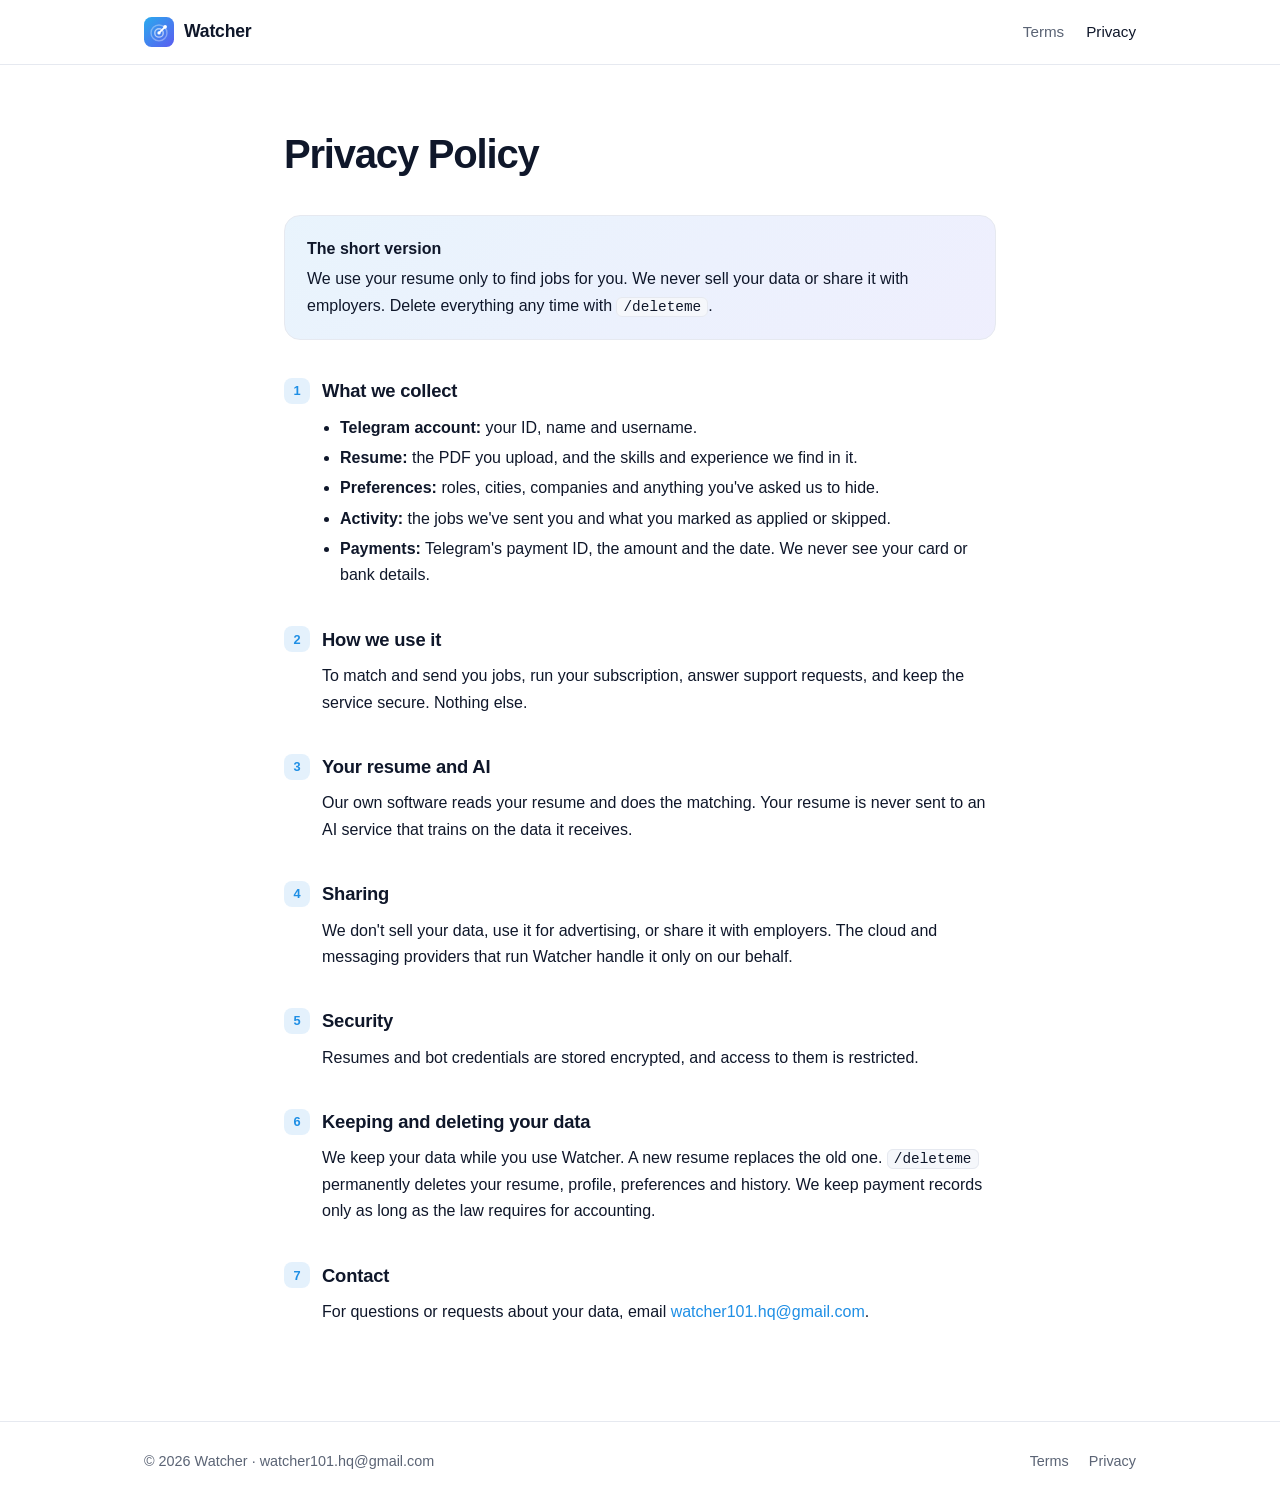
==== index.html @ e4708130 "Add files via upload" ====
<!DOCTYPE html>
<html lang="en">
<head>
<meta charset="utf-8">
<meta name="viewport" content="width=device-width, initial-scale=1">
<title>Privacy Policy · Watcher</title>
<link rel="icon" href="../logo.svg" type="image/svg+xml">
<link rel="stylesheet" href="../style.css">
</head>
<body>
<header class="top"><div class="wrap">
  <a class="brand" href="../"><img src="../logo.svg" alt="">Watcher</a>
  <nav><a href="../terms/">Terms</a><a href="../privacy/" aria-current="page">Privacy</a></nav>
</div></header>

<main class="doc">
  <h1>Privacy Policy</h1>

  <div class="summary">
    <b>The short version</b>
    <p>We use your resume only to find jobs for you. We never sell your data or share it with employers. Delete
      everything any time with <code>/deleteme</code>.</p>
  </div>

  <h2>What we collect</h2>
  <ul>
    <li><b>Telegram account:</b> your ID, name and username.</li>
    <li><b>Resume:</b> the PDF you upload, and the skills and experience we find in it.</li>
    <li><b>Preferences:</b> roles, cities, companies and anything you've asked us to hide.</li>
    <li><b>Activity:</b> the jobs we've sent you and what you marked as applied or skipped.</li>
    <li><b>Payments:</b> Telegram's payment ID, the amount and the date. We never see your card or bank details.</li>
  </ul>

  <h2>How we use it</h2>
  <p>To match and send you jobs, run your subscription, answer support requests, and keep the service secure.
    Nothing else.</p>

  <h2>Your resume and AI</h2>
  <p>Our own software reads your resume and does the matching. Your resume is never sent to an AI service that
    trains on the data it receives.</p>

  <h2>Sharing</h2>
  <p>We don't sell your data, use it for advertising, or share it with employers. The cloud and messaging providers
    that run Watcher handle it only on our behalf.</p>

  <h2>Security</h2>
  <p>Resumes and bot credentials are stored encrypted, and access to them is restricted.</p>

  <h2>Keeping and deleting your data</h2>
  <p>We keep your data while you use Watcher. A new resume replaces the old one. <code>/deleteme</code> permanently
    deletes your resume, profile, preferences and history. We keep payment records only as long as the law
    requires for accounting.</p>

  <h2>Contact</h2>
  <p>For questions or requests about your data, email
    <a href="mailto:watcher101.hq@gmail.com">watcher101.hq@gmail.com</a>.</p>
</main>

<footer class="site"><div class="wrap">
  <span>© 2026 Watcher · <a href="mailto:watcher101.hq@gmail.com">watcher101.hq@gmail.com</a></span>
  <nav><a href="../terms/">Terms</a><a href="../privacy/">Privacy</a></nav>
</div></footer>
</body>
</html>
---- style.css ----
/* Watcher website. No external fonts, scripts or trackers. */
:root {
  --bg: #ffffff;
  --bg-soft: #f5f7fb;
  --card: #ffffff;
  --text: #0f172a;
  --muted: #5b6475;
  --line: #e6e9f0;
  --accent: #1f8fe5;
  --accent-2: #5b5cf0;
  --ok: #16a34a;
  --shadow: 0 1px 2px rgba(15, 23, 42, .06), 0 8px 24px rgba(15, 23, 42, .06);
  --radius: 16px;
}
@media (prefers-color-scheme: dark) {
  :root {
    --bg: #0b1220;
    --bg-soft: #0f1829;
    --card: #121c30;
    --text: #e8edf5;
    --muted: #9aa4b6;
    --line: #1e2a40;
    --accent: #4fb3f6;
    --accent-2: #8b8cff;
    --ok: #4ade80;
    --shadow: 0 1px 2px rgba(0, 0, 0, .3), 0 8px 24px rgba(0, 0, 0, .25);
  }
}

* { box-sizing: border-box; }
html { -webkit-text-size-adjust: 100%; }
body {
  margin: 0;
  background: var(--bg);
  color: var(--text);
  font: 16px/1.65 ui-sans-serif, -apple-system, BlinkMacSystemFont, "Segoe UI", Roboto, "Helvetica Neue", Arial, sans-serif;
  -webkit-font-smoothing: antialiased;
}
a { color: var(--accent); text-decoration: none; }
a:hover { text-decoration: underline; }
.wrap { max-width: 1040px; margin: 0 auto; padding: 0 24px; }

/* Header */
.top {
  position: sticky; top: 0; z-index: 10;
  background: color-mix(in srgb, var(--bg) 82%, transparent);
  backdrop-filter: saturate(180%) blur(12px);
  -webkit-backdrop-filter: saturate(180%) blur(12px);
  border-bottom: 1px solid var(--line);
}
.top .wrap { display: flex; align-items: center; gap: 24px; height: 64px; }
.brand { display: flex; align-items: center; gap: 10px; font-weight: 700; font-size: 1.1rem; color: var(--text); letter-spacing: -.01em; }
.brand:hover { text-decoration: none; }
.brand img { width: 30px; height: 30px; }
.top nav { margin-left: auto; display: flex; gap: 22px; font-size: .95rem; }
.top nav a { color: var(--muted); font-weight: 500; }
.top nav a:hover, .top nav a[aria-current] { color: var(--text); text-decoration: none; }

/* Hero */
.hero {
  position: relative; overflow: hidden;
  padding: 88px 0 72px;
  background:
    radial-gradient(900px 420px at 85% -10%, color-mix(in srgb, var(--accent-2) 22%, transparent), transparent 70%),
    radial-gradient(700px 380px at 0% 0%, color-mix(in srgb, var(--accent) 20%, transparent), transparent 70%);
}
.hero .wrap { display: grid; grid-template-columns: 1.1fr .9fr; gap: 56px; align-items: center; }
.eyebrow {
  display: inline-flex; align-items: center; gap: 8px;
  font-size: .82rem; font-weight: 600; letter-spacing: .02em;
  color: var(--accent); background: color-mix(in srgb, var(--accent) 12%, transparent);
  padding: 6px 12px; border-radius: 999px;
}
.hero h1 { font-size: clamp(2.1rem, 4.6vw, 3.3rem); line-height: 1.1; letter-spacing: -.03em; margin: 18px 0 16px; }
.hero h1 span {
  background: linear-gradient(90deg, var(--accent), var(--accent-2));
  -webkit-background-clip: text; background-clip: text; color: transparent;
}
.hero p.sub { font-size: 1.15rem; color: var(--muted); max-width: 34ch; margin: 0; }

/* Telegram-style alert card (illustration) */
.phone {
  background: var(--card); border: 1px solid var(--line); border-radius: 22px;
  box-shadow: var(--shadow); padding: 18px; max-width: 380px; justify-self: end; width: 100%;
}
.chat-head { display: flex; align-items: center; gap: 10px; padding-bottom: 14px; border-bottom: 1px solid var(--line); }
.chat-head img { width: 36px; height: 36px; }
.chat-head b { display: block; font-size: .95rem; }
.chat-head small { color: var(--muted); font-size: .8rem; }
.bubble { margin-top: 14px; background: var(--bg-soft); border-radius: 14px 14px 14px 4px; padding: 14px 16px; }
.bubble .role { font-weight: 700; font-size: 1.02rem; }
.bubble .meta { color: var(--muted); font-size: .88rem; margin-top: 2px; }
.bubble .fit { margin-top: 10px; font-size: .88rem; }
.bubble .fit .yes { color: var(--ok); font-weight: 600; }
.btns { display: grid; grid-template-columns: 1fr 1fr; gap: 6px; margin-top: 8px; }
.btns span {
  text-align: center; font-size: .85rem; font-weight: 500; padding: 8px 6px; border-radius: 10px;
  background: color-mix(in srgb, var(--accent) 10%, var(--card)); color: var(--accent);
}

/* Sections */
section.block { padding: 72px 0; }
section.alt { background: var(--bg-soft); border-top: 1px solid var(--line); border-bottom: 1px solid var(--line); }
h2.title { font-size: clamp(1.5rem, 3vw, 2rem); letter-spacing: -.02em; margin: 0 0 8px; text-align: center; }
p.lede { color: var(--muted); text-align: center; margin: 0 auto 40px; max-width: 52ch; }
.grid3 { display: grid; grid-template-columns: repeat(3, 1fr); gap: 20px; }
.grid2 { display: grid; grid-template-columns: repeat(2, 1fr); gap: 20px; max-width: 760px; margin: 0 auto; }
.card {
  background: var(--card); border: 1px solid var(--line); border-radius: var(--radius);
  padding: 24px; box-shadow: var(--shadow);
}
.card .icon {
  width: 40px; height: 40px; border-radius: 12px; display: grid; place-items: center; font-size: 1.2rem;
  background: color-mix(in srgb, var(--accent) 12%, transparent); margin-bottom: 14px;
}
.card h3 { margin: 0 0 6px; font-size: 1.05rem; }
.card p { margin: 0; color: var(--muted); font-size: .95rem; }
.plan h3 { font-size: 1.15rem; }
.plan .tag { color: var(--muted); font-size: .9rem; margin-bottom: 14px; }
.plan ul { list-style: none; padding: 0; margin: 0; }
.plan li { padding: 7px 0 7px 28px; position: relative; font-size: .95rem; }
.plan li::before { content: "✓"; position: absolute; left: 0; color: var(--ok); font-weight: 700; }
.plan.pro { border: 1.5px solid color-mix(in srgb, var(--accent-2) 55%, var(--line)); position: relative; }
.plan.pro .badge {
  position: absolute; top: -12px; right: 20px; font-size: .75rem; font-weight: 700; color: #fff;
  background: linear-gradient(90deg, var(--accent), var(--accent-2)); padding: 4px 10px; border-radius: 999px;
}

/* Legal pages */
.doc { max-width: 760px; margin: 0 auto; padding: 56px 24px 24px; }
.doc h1 { font-size: clamp(1.9rem, 4vw, 2.5rem); letter-spacing: -.03em; margin: 0 0 10px; }
.summary {
  margin: 28px 0 8px; padding: 20px 22px; border-radius: var(--radius);
  background: linear-gradient(135deg, color-mix(in srgb, var(--accent) 10%, var(--card)), color-mix(in srgb, var(--accent-2) 10%, var(--card)));
  border: 1px solid var(--line);
}
.summary b { display: block; margin-bottom: 4px; }
.doc .summary p { margin: 0; }
.doc { counter-reset: sec; }
.doc h2 { counter-increment: sec; font-size: 1.15rem; margin: 36px 0 8px; letter-spacing: -.01em; display: flex; gap: 12px; align-items: baseline; }
.doc h2::before {
  content: counter(sec); flex: none; font-size: .8rem; font-weight: 700; color: var(--accent);
  width: 26px; height: 26px; border-radius: 8px; display: inline-grid; place-items: center;
  background: color-mix(in srgb, var(--accent) 12%, transparent); transform: translateY(-2px);
}
.doc p, .doc ul { margin: 6px 0 0 38px; color: var(--text); }
.doc ul { padding-left: 18px; }
.doc li { margin: 4px 0; }
.doc .muted { color: var(--muted); }
code {
  font: .9em ui-monospace, SFMono-Regular, Menlo, Consolas, monospace;
  background: var(--bg-soft); border: 1px solid var(--line); border-radius: 6px; padding: 1px 6px;
}

/* Footer */
footer.site { border-top: 1px solid var(--line); margin-top: 72px; }
footer.site .wrap { display: flex; flex-wrap: wrap; gap: 12px 24px; align-items: center; padding-top: 28px; padding-bottom: 36px; font-size: .9rem; color: var(--muted); }
footer.site nav { display: flex; gap: 20px; margin-left: auto; }
footer.site a { color: var(--muted); }
footer.site a:hover { color: var(--text); }
section.block + footer.site { margin-top: 0; }

/* Small screens */
@media (max-width: 820px) {
  .hero { padding: 56px 0 48px; }
  .hero .wrap { grid-template-columns: 1fr; gap: 36px; }
  .phone { justify-self: start; }
  .grid3, .grid2 { grid-template-columns: 1fr; }
  section.block { padding: 56px 0; }
  .top nav { gap: 16px; }
  .doc { padding-top: 40px; }
  .doc p, .doc ul { margin-left: 0; }
  footer.site nav { margin-left: 0; }
}
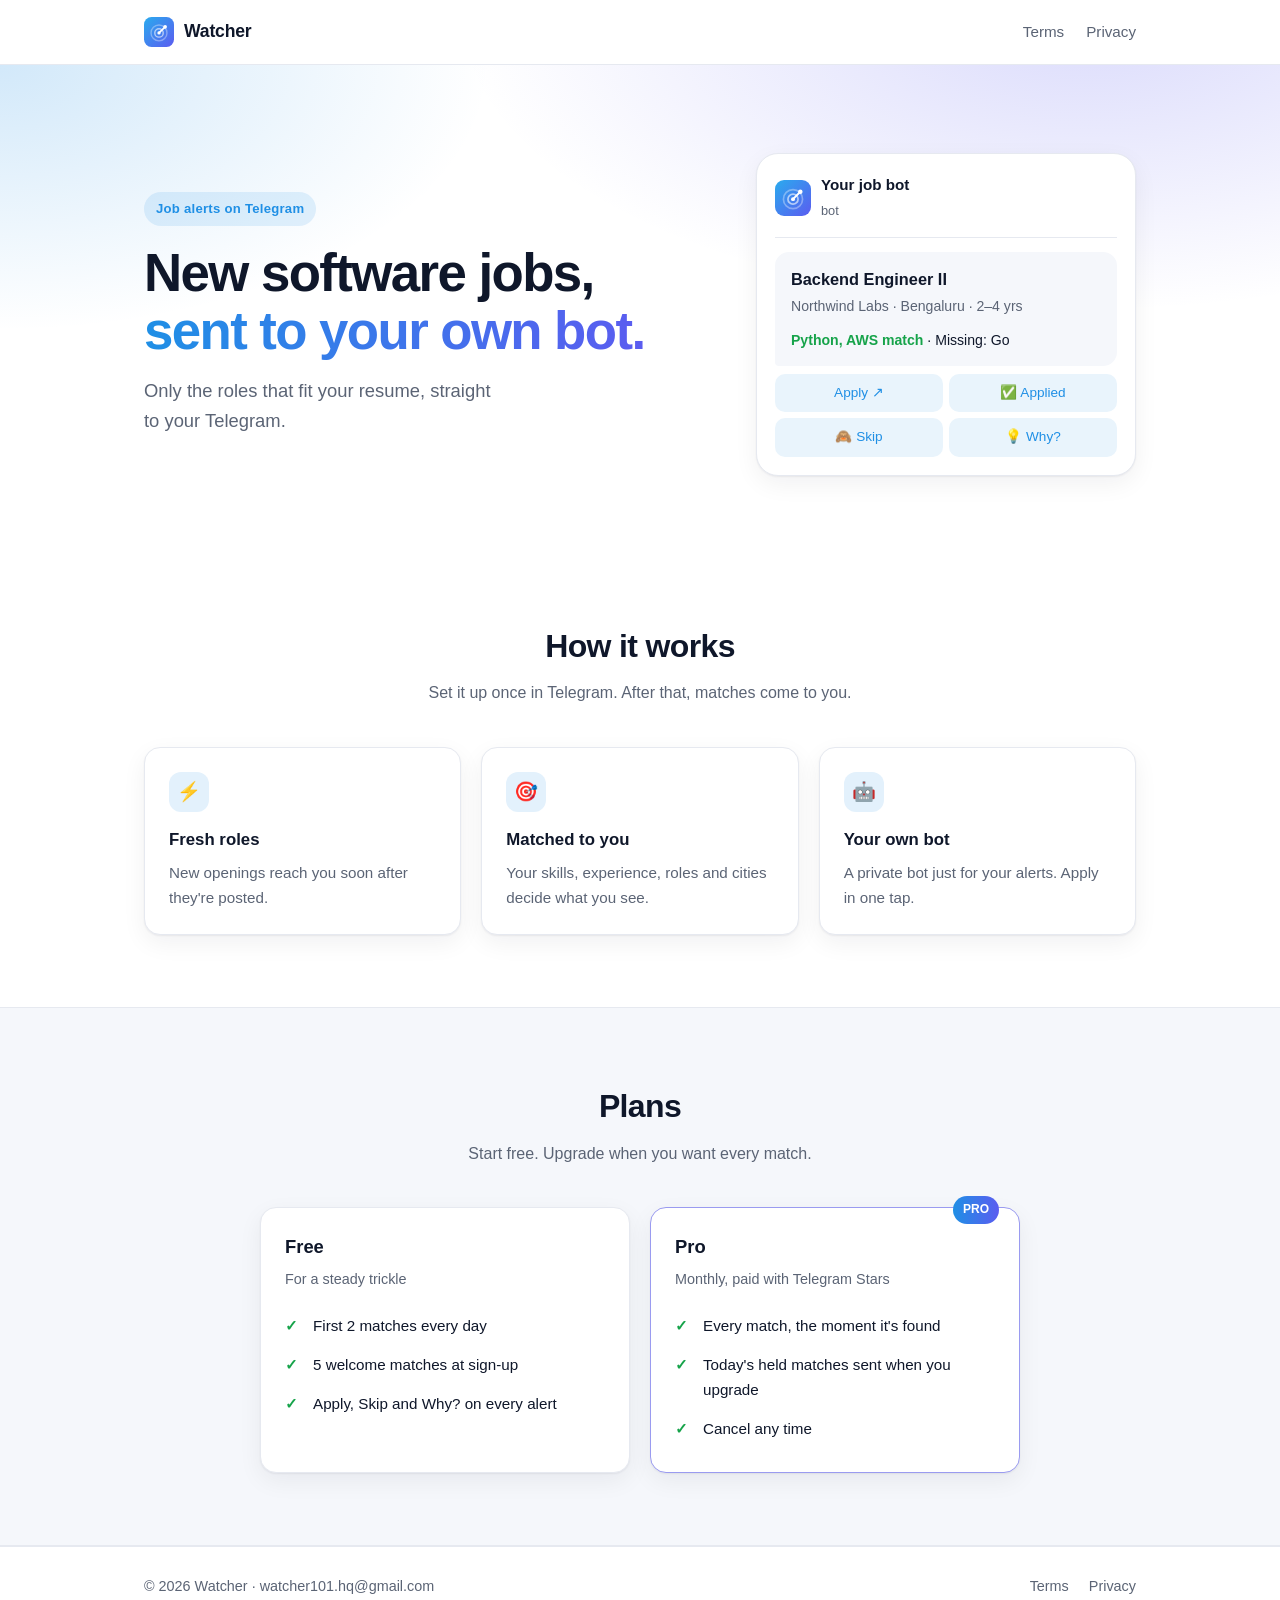
==== commit 1c9fc73d: "Update index.html" ====
--- a/index.html
+++ b/index.html
@@ -3,62 +3,61 @@
 <head>
 <meta charset="utf-8">
 <meta name="viewport" content="width=device-width, initial-scale=1">
-<title>Privacy Policy · Watcher</title>
-<link rel="icon" href="../logo.svg" type="image/svg+xml">
-<link rel="stylesheet" href="../style.css">
+<title>Watcher · New software jobs, sent to your Telegram</title>
+<meta name="description" content="Watcher sends new software jobs that match your resume to your own Telegram bot.">
+<link rel="icon" href="logo.svg" type="image/svg+xml">
+<link rel="stylesheet" href="style.css">
 </head>
 <body>
 <header class="top"><div class="wrap">
-  <a class="brand" href="../"><img src="../logo.svg" alt="">Watcher</a>
-  <nav><a href="../terms/">Terms</a><a href="../privacy/" aria-current="page">Privacy</a></nav>
+  <a class="brand" href="./"><img src="logo.svg" alt="">Watcher</a>
+  <nav><a href="terms/">Terms</a><a href="privacy/">Privacy</a></nav>
 </div></header>
 
-<main class="doc">
-  <h1>Privacy Policy</h1>
+<section class="hero"><div class="wrap">
+  <div>
+    <span class="eyebrow">Job alerts on Telegram</span>
+    <h1>New software jobs, <span>sent to your own bot.</span></h1>
+    <p class="sub">Only the roles that fit your resume, straight to your Telegram.</p>
+  </div>
+  <div class="phone" aria-hidden="true">
+    <div class="chat-head"><img src="logo.svg" alt=""><div><b>Your job bot</b><small>bot</small></div></div>
+    <div class="bubble">
+      <div class="role">Backend Engineer II</div>
+      <div class="meta">Northwind Labs · Bengaluru · 2–4 yrs</div>
+      <div class="fit"><span class="yes">Python, AWS match</span> · Missing: Go</div>
+    </div>
+    <div class="btns"><span>Apply ↗</span><span>✅ Applied</span><span>🙈 Skip</span><span>💡 Why?</span></div>
+  </div>
+</div></section>
 
-  <div class="summary">
-    <b>The short version</b>
-    <p>We use your resume only to find jobs for you. We never sell your data or share it with employers. Delete
-      everything any time with <code>/deleteme</code>.</p>
+<section class="block"><div class="wrap">
+  <h2 class="title">How it works</h2>
+  <p class="lede">Set it up once in Telegram. After that, matches come to you.</p>
+  <div class="grid3">
+    <div class="card"><div class="icon">⚡</div><h3>Fresh roles</h3>
+      <p>New openings reach you soon after they're posted.</p></div>
+    <div class="card"><div class="icon">🎯</div><h3>Matched to you</h3>
+      <p>Your skills, experience, roles and cities decide what you see.</p></div>
+    <div class="card"><div class="icon">🤖</div><h3>Your own bot</h3>
+      <p>A private bot just for your alerts. Apply in one tap.</p></div>
   </div>
+</div></section>
 
-  <h2>What we collect</h2>
-  <ul>
-    <li><b>Telegram account:</b> your ID, name and username.</li>
-    <li><b>Resume:</b> the PDF you upload, and the skills and experience we find in it.</li>
-    <li><b>Preferences:</b> roles, cities, companies and anything you've asked us to hide.</li>
-    <li><b>Activity:</b> the jobs we've sent you and what you marked as applied or skipped.</li>
-    <li><b>Payments:</b> Telegram's payment ID, the amount and the date. We never see your card or bank details.</li>
-  </ul>
-
-  <h2>How we use it</h2>
-  <p>To match and send you jobs, run your subscription, answer support requests, and keep the service secure.
-    Nothing else.</p>
-
-  <h2>Your resume and AI</h2>
-  <p>Our own software reads your resume and does the matching. Your resume is never sent to an AI service that
-    trains on the data it receives.</p>
-
-  <h2>Sharing</h2>
-  <p>We don't sell your data, use it for advertising, or share it with employers. The cloud and messaging providers
-    that run Watcher handle it only on our behalf.</p>
-
-  <h2>Security</h2>
-  <p>Resumes and bot credentials are stored encrypted, and access to them is restricted.</p>
-
-  <h2>Keeping and deleting your data</h2>
-  <p>We keep your data while you use Watcher. A new resume replaces the old one. <code>/deleteme</code> permanently
-    deletes your resume, profile, preferences and history. We keep payment records only as long as the law
-    requires for accounting.</p>
-
-  <h2>Contact</h2>
-  <p>For questions or requests about your data, email
-    <a href="mailto:watcher101.hq@gmail.com">watcher101.hq@gmail.com</a>.</p>
-</main>
+<section class="block alt"><div class="wrap">
+  <h2 class="title">Plans</h2>
+  <p class="lede">Start free. Upgrade when you want every match.</p>
+  <div class="grid2">
+    <div class="card plan"><h3>Free</h3><div class="tag">For a steady trickle</div>
+      <ul><li>First 2 matches every day</li><li>5 welcome matches at sign-up</li><li>Apply, Skip and Why? on every alert</li></ul></div>
+    <div class="card plan pro"><span class="badge">PRO</span><h3>Pro</h3><div class="tag">Monthly, paid with Telegram Stars</div>
+      <ul><li>Every match, the moment it's found</li><li>Today's held matches sent when you upgrade</li><li>Cancel any time</li></ul></div>
+  </div>
+</div></section>
 
 <footer class="site"><div class="wrap">
   <span>© 2026 Watcher · <a href="mailto:watcher101.hq@gmail.com">watcher101.hq@gmail.com</a></span>
-  <nav><a href="../terms/">Terms</a><a href="../privacy/">Privacy</a></nav>
+  <nav><a href="terms/">Terms</a><a href="privacy/">Privacy</a></nav>
 </div></footer>
 </body>
 </html>
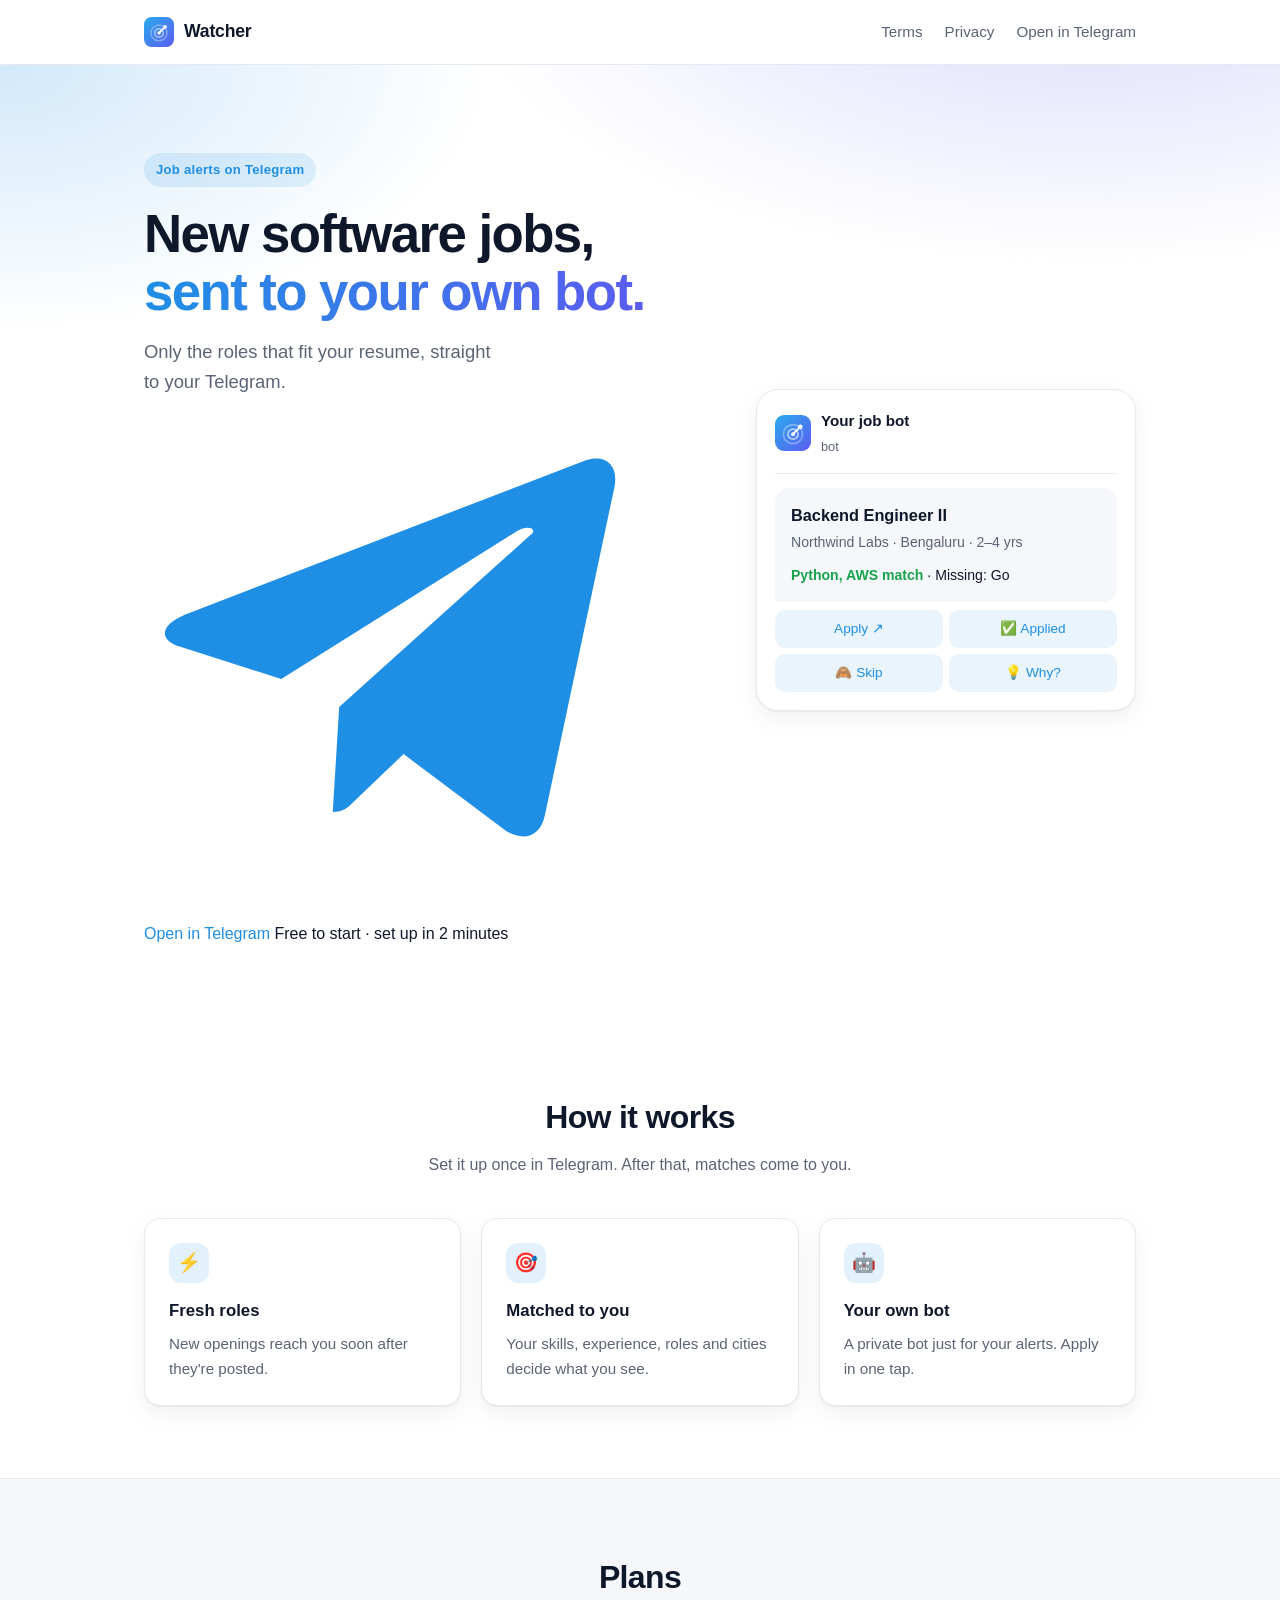
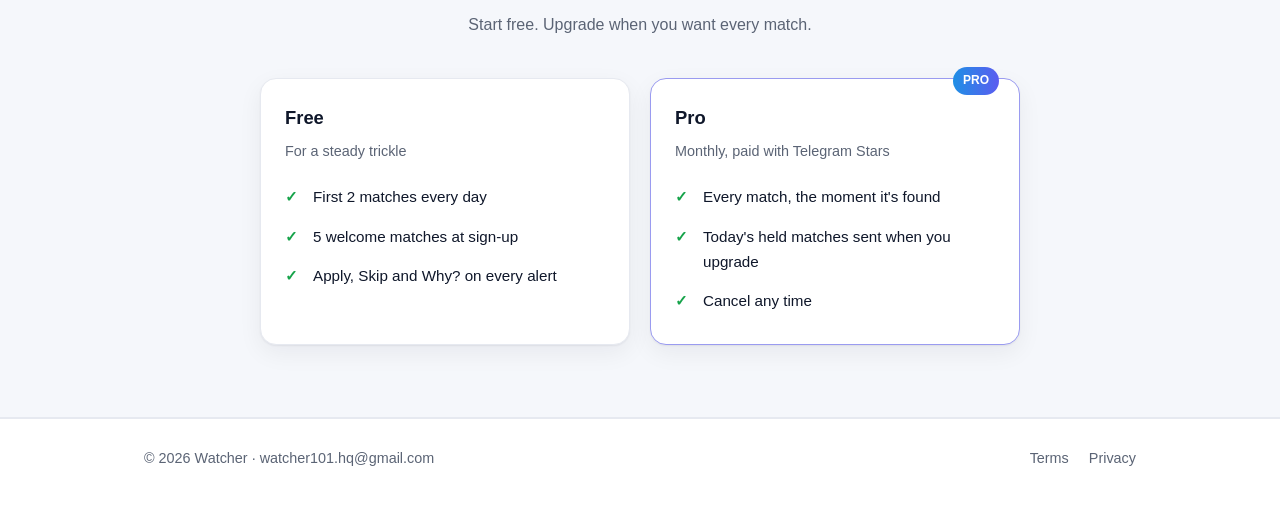
==== commit 607f79b7: "Update index.html" ====
--- a/index.html
+++ b/index.html
@@ -11,7 +11,7 @@
 <body>
 <header class="top"><div class="wrap">
   <a class="brand" href="./"><img src="logo.svg" alt="">Watcher</a>
-  <nav><a href="terms/">Terms</a><a href="privacy/">Privacy</a></nav>
+  <nav><a href="terms/">Terms</a><a href="privacy/">Privacy</a><a class="btn btn-sm" href="https://t.me/WatcherJobsBot?start=site">Open in Telegram</a></nav>
 </div></header>
 
 <section class="hero"><div class="wrap">
@@ -19,6 +19,10 @@
     <span class="eyebrow">Job alerts on Telegram</span>
     <h1>New software jobs, <span>sent to your own bot.</span></h1>
     <p class="sub">Only the roles that fit your resume, straight to your Telegram.</p>
+    <div class="cta">
+      <a class="btn" href="https://t.me/WatcherJobsBot?start=site"><svg class="tg" viewBox="0 0 24 24" aria-hidden="true"><path fill="currentColor" d="M21.9 4.3 18.7 19.4c-.2 1-.9 1.3-1.8.8l-4.8-3.6-2.3 2.2c-.3.3-.5.5-1 .5l.3-4.9 8.9-8c.4-.3-.1-.5-.6-.2L6.4 13.1 1.7 11.6c-1-.3-1-1 .2-1.5L20.6 2.9c.9-.3 1.6.2 1.3 1.4z"/></svg>Open in Telegram</a>
+      <span class="cta-note">Free to start · set up in 2 minutes</span>
+    </div>
   </div>
   <div class="phone" aria-hidden="true">
     <div class="chat-head"><img src="logo.svg" alt=""><div><b>Your job bot</b><small>bot</small></div></div>
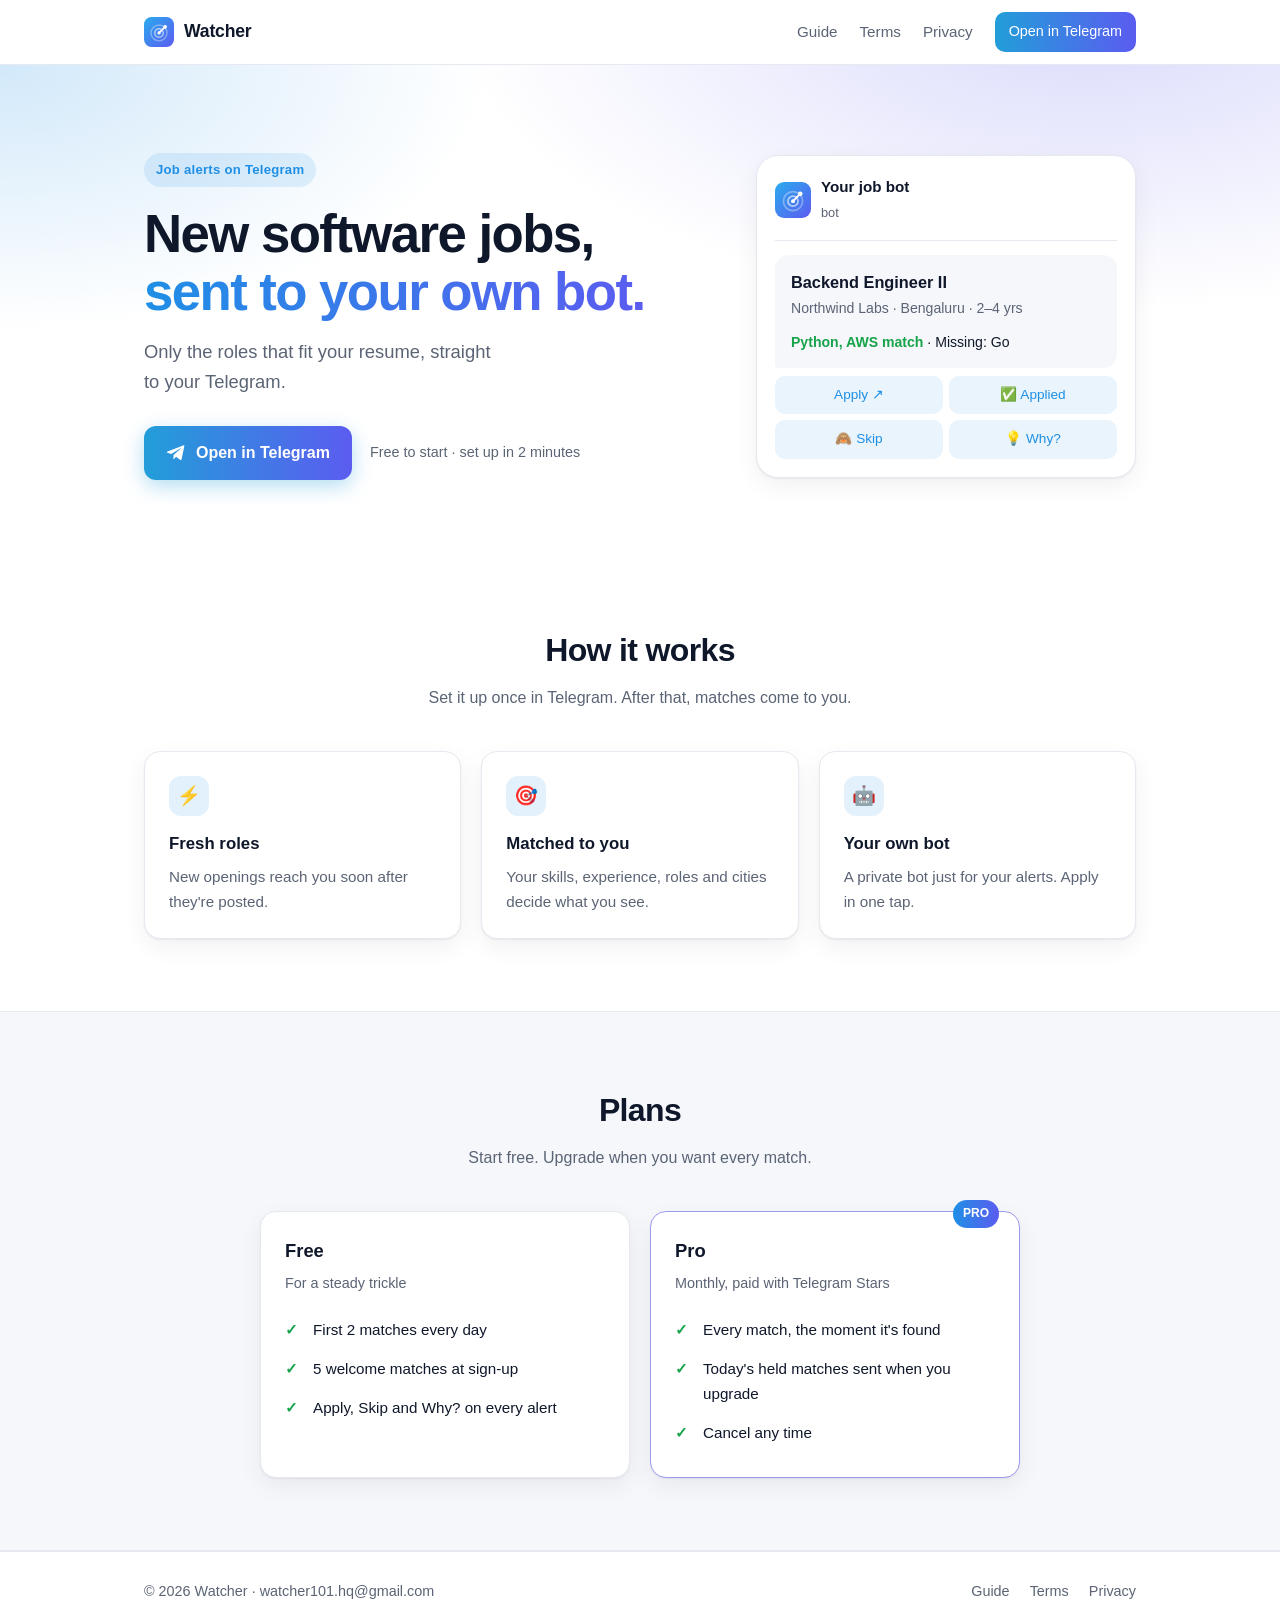
==== commit e93833b9: "Update index.html" ====
--- a/index.html
+++ b/index.html
@@ -11,7 +11,7 @@
 <body>
 <header class="top"><div class="wrap">
   <a class="brand" href="./"><img src="logo.svg" alt="">Watcher</a>
-  <nav><a href="terms/">Terms</a><a href="privacy/">Privacy</a><a class="btn btn-sm" href="https://t.me/WatcherJobsBot?start=site">Open in Telegram</a></nav>
+  <nav><a href="guide/">Guide</a><a href="terms/">Terms</a><a href="privacy/">Privacy</a><a class="btn btn-sm" href="https://t.me/WatcherJobsBot?start=site">Open in Telegram</a></nav>
 </div></header>
 
 <section class="hero"><div class="wrap">
@@ -61,7 +61,7 @@
 
 <footer class="site"><div class="wrap">
   <span>© 2026 Watcher · <a href="mailto:watcher101.hq@gmail.com">watcher101.hq@gmail.com</a></span>
-  <nav><a href="terms/">Terms</a><a href="privacy/">Privacy</a></nav>
+  <nav><a href="guide/">Guide</a><a href="terms/">Terms</a><a href="privacy/">Privacy</a></nav>
 </div></footer>
 </body>
 </html>
--- a/style.css
+++ b/style.css
@@ -55,6 +55,21 @@
 .top nav { margin-left: auto; display: flex; gap: 22px; font-size: .95rem; }
 .top nav a { color: var(--muted); font-weight: 500; }
 .top nav a:hover, .top nav a[aria-current] { color: var(--text); text-decoration: none; }
+.top nav { align-items: center; }
+
+/* Buttons */
+.btn {
+  display: inline-flex; align-items: center; gap: 10px;
+  padding: 14px 22px; border-radius: 12px; font-weight: 600; font-size: 1rem;
+  color: #fff; background: linear-gradient(90deg, #229ED9, var(--accent-2));
+  box-shadow: 0 6px 20px color-mix(in srgb, #229ED9 35%, transparent);
+  transition: transform .15s ease, box-shadow .15s ease;
+}
+.btn:hover { text-decoration: none; transform: translateY(-1px); box-shadow: 0 10px 28px color-mix(in srgb, #229ED9 45%, transparent); }
+.btn .tg { width: 20px; height: 20px; }
+.top nav a.btn-sm, .top nav a.btn-sm:hover { color: #fff; padding: 8px 14px; font-size: .9rem; border-radius: 10px; box-shadow: none; }
+.cta { display: flex; flex-wrap: wrap; align-items: center; gap: 12px 18px; margin-top: 28px; }
+.cta-note { color: var(--muted); font-size: .9rem; }
 
 /* Hero */
 .hero {
@@ -168,6 +183,7 @@
   .grid3, .grid2 { grid-template-columns: 1fr; }
   section.block { padding: 56px 0; }
   .top nav { gap: 16px; }
+  .top nav a.btn-sm { display: none; }
   .doc { padding-top: 40px; }
   .doc p, .doc ul { margin-left: 0; }
   footer.site nav { margin-left: 0; }
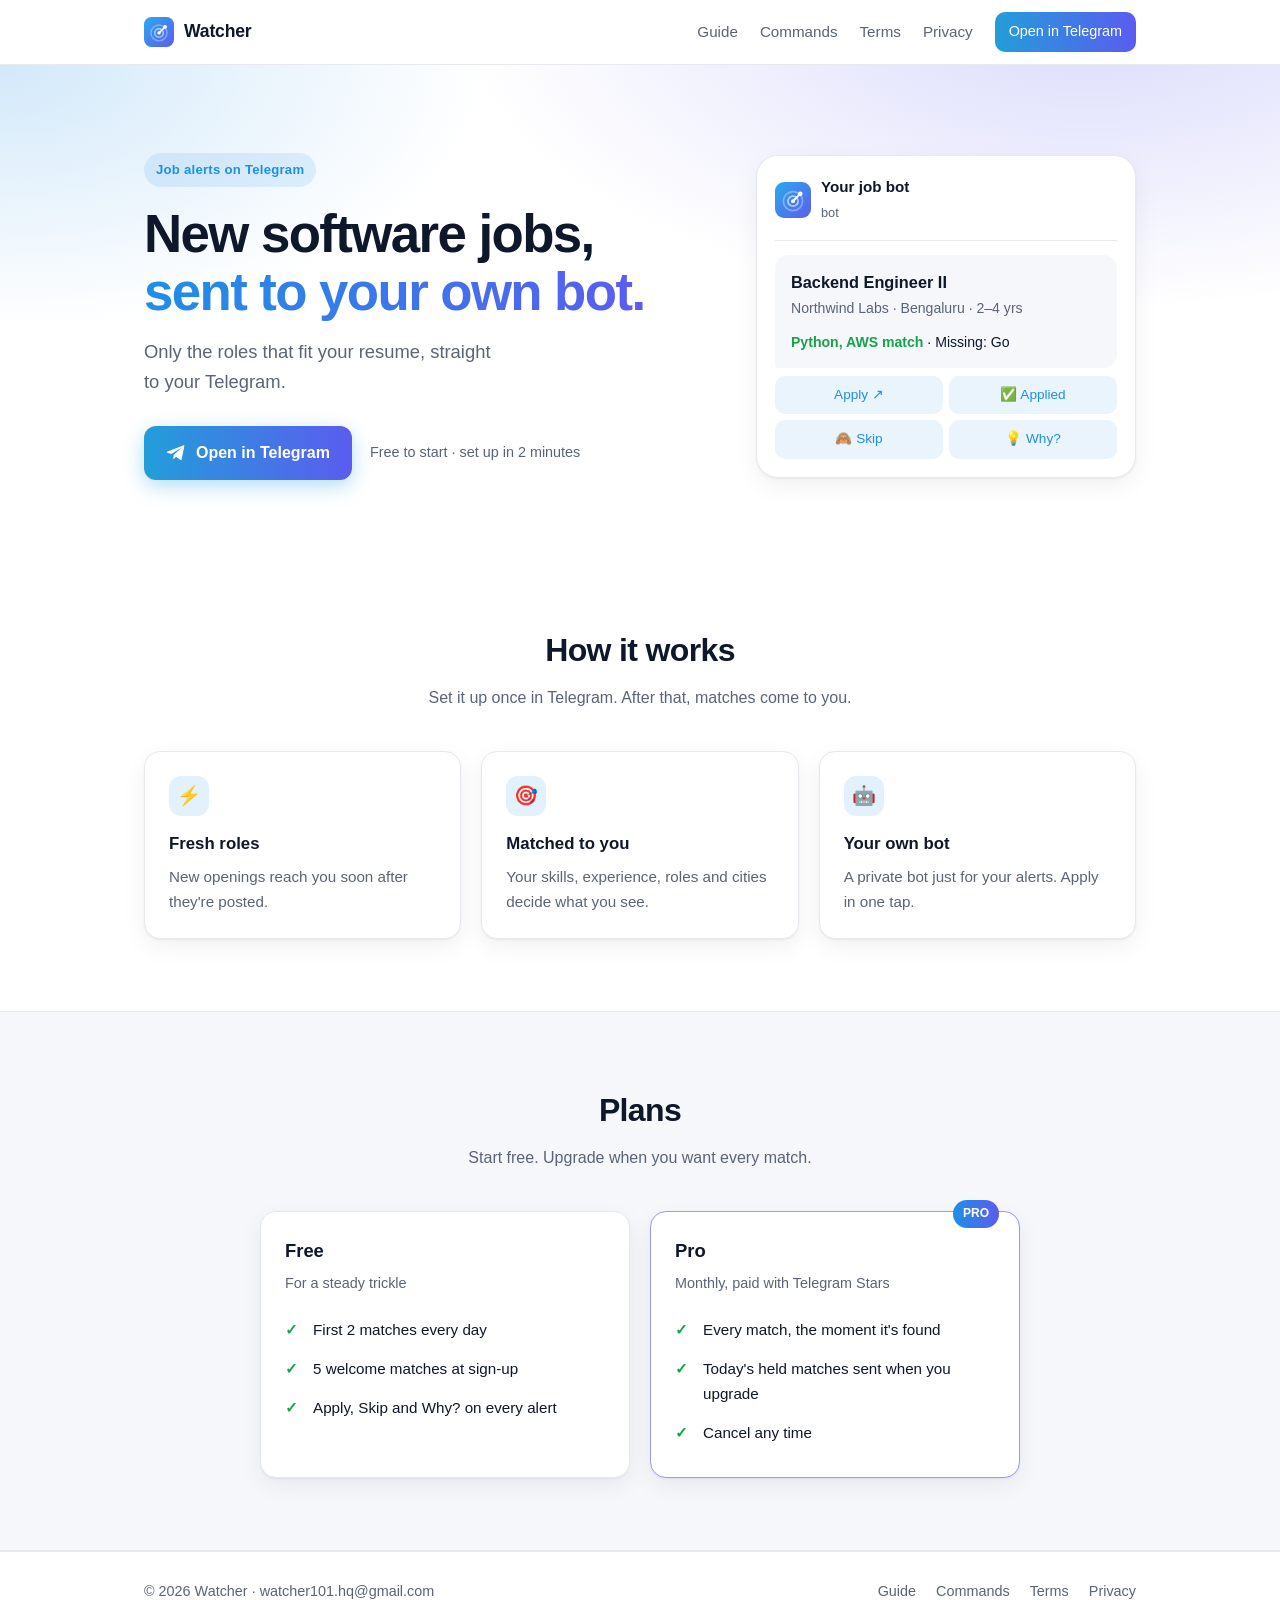
==== commit 04d50a44: "Update index.html" ====
--- a/index.html
+++ b/index.html
@@ -11,7 +11,7 @@
 <body>
 <header class="top"><div class="wrap">
   <a class="brand" href="./"><img src="logo.svg" alt="">Watcher</a>
-  <nav><a href="guide/">Guide</a><a href="terms/">Terms</a><a href="privacy/">Privacy</a><a class="btn btn-sm" href="https://t.me/WatcherJobsBot?start=site">Open in Telegram</a></nav>
+  <nav><a href="guide/">Guide</a><a href="commands/">Commands</a><a href="terms/">Terms</a><a href="privacy/">Privacy</a><a class="btn btn-sm" href="https://t.me/WatcherJobsBot?start=site">Open in Telegram</a></nav>
 </div></header>
 
 <section class="hero"><div class="wrap">
@@ -61,7 +61,7 @@
 
 <footer class="site"><div class="wrap">
   <span>© 2026 Watcher · <a href="mailto:watcher101.hq@gmail.com">watcher101.hq@gmail.com</a></span>
-  <nav><a href="guide/">Guide</a><a href="terms/">Terms</a><a href="privacy/">Privacy</a></nav>
+  <nav><a href="guide/">Guide</a><a href="commands/">Commands</a><a href="terms/">Terms</a><a href="privacy/">Privacy</a></nav>
 </div></footer>
 </body>
 </html>
--- a/style.css
+++ b/style.css
@@ -167,6 +167,30 @@
   background: var(--bg-soft); border: 1px solid var(--line); border-radius: 6px; padding: 1px 6px;
 }
 
+/* Guide */
+.steps { list-style: none; counter-reset: st; padding: 0; margin: 20px 0 0; display: grid; gap: 12px; }
+.steps li {
+  counter-increment: st; position: relative; padding: 16px 18px 16px 60px;
+  background: var(--card); border: 1px solid var(--line); border-radius: 14px; box-shadow: var(--shadow);
+}
+.steps li::before {
+  content: counter(st); position: absolute; left: 18px; top: 15px; width: 28px; height: 28px; border-radius: 9px;
+  display: grid; place-items: center; font-weight: 700; font-size: .9rem; color: #fff;
+  background: linear-gradient(135deg, #229ED9, var(--accent-2));
+}
+.doc .steps { margin-left: 0; }
+.cmds { width: 100%; border-collapse: separate; border-spacing: 0; margin: 10px 0 0; font-size: .95rem;
+  border: 1px solid var(--line); border-radius: 14px; overflow: hidden; background: var(--card); }
+.cmds td { padding: 10px 14px; border-top: 1px solid var(--line); vertical-align: top; }
+.cmds tr:first-child td { border-top: 0; }
+.cmds td:first-child { white-space: nowrap; width: 1%; }
+.doc h3 { margin: 22px 0 0; font-size: 1rem; color: var(--muted); font-weight: 600; }
+.doc .cmds, .doc h3 { margin-left: 38px; width: calc(100% - 38px); }
+
+.guide h2 { display: block; margin-top: 32px; }
+.guide h2::before { content: none; }
+.guide p, .guide .cmds { margin-left: 0; width: 100%; }
+
 /* Footer */
 footer.site { border-top: 1px solid var(--line); margin-top: 72px; }
 footer.site .wrap { display: flex; flex-wrap: wrap; gap: 12px 24px; align-items: center; padding-top: 28px; padding-bottom: 36px; font-size: .9rem; color: var(--muted); }
@@ -186,5 +210,6 @@
   .top nav a.btn-sm { display: none; }
   .doc { padding-top: 40px; }
   .doc p, .doc ul { margin-left: 0; }
+  .doc .cmds, .doc h3 { margin-left: 0; width: 100%; }
   footer.site nav { margin-left: 0; }
 }
